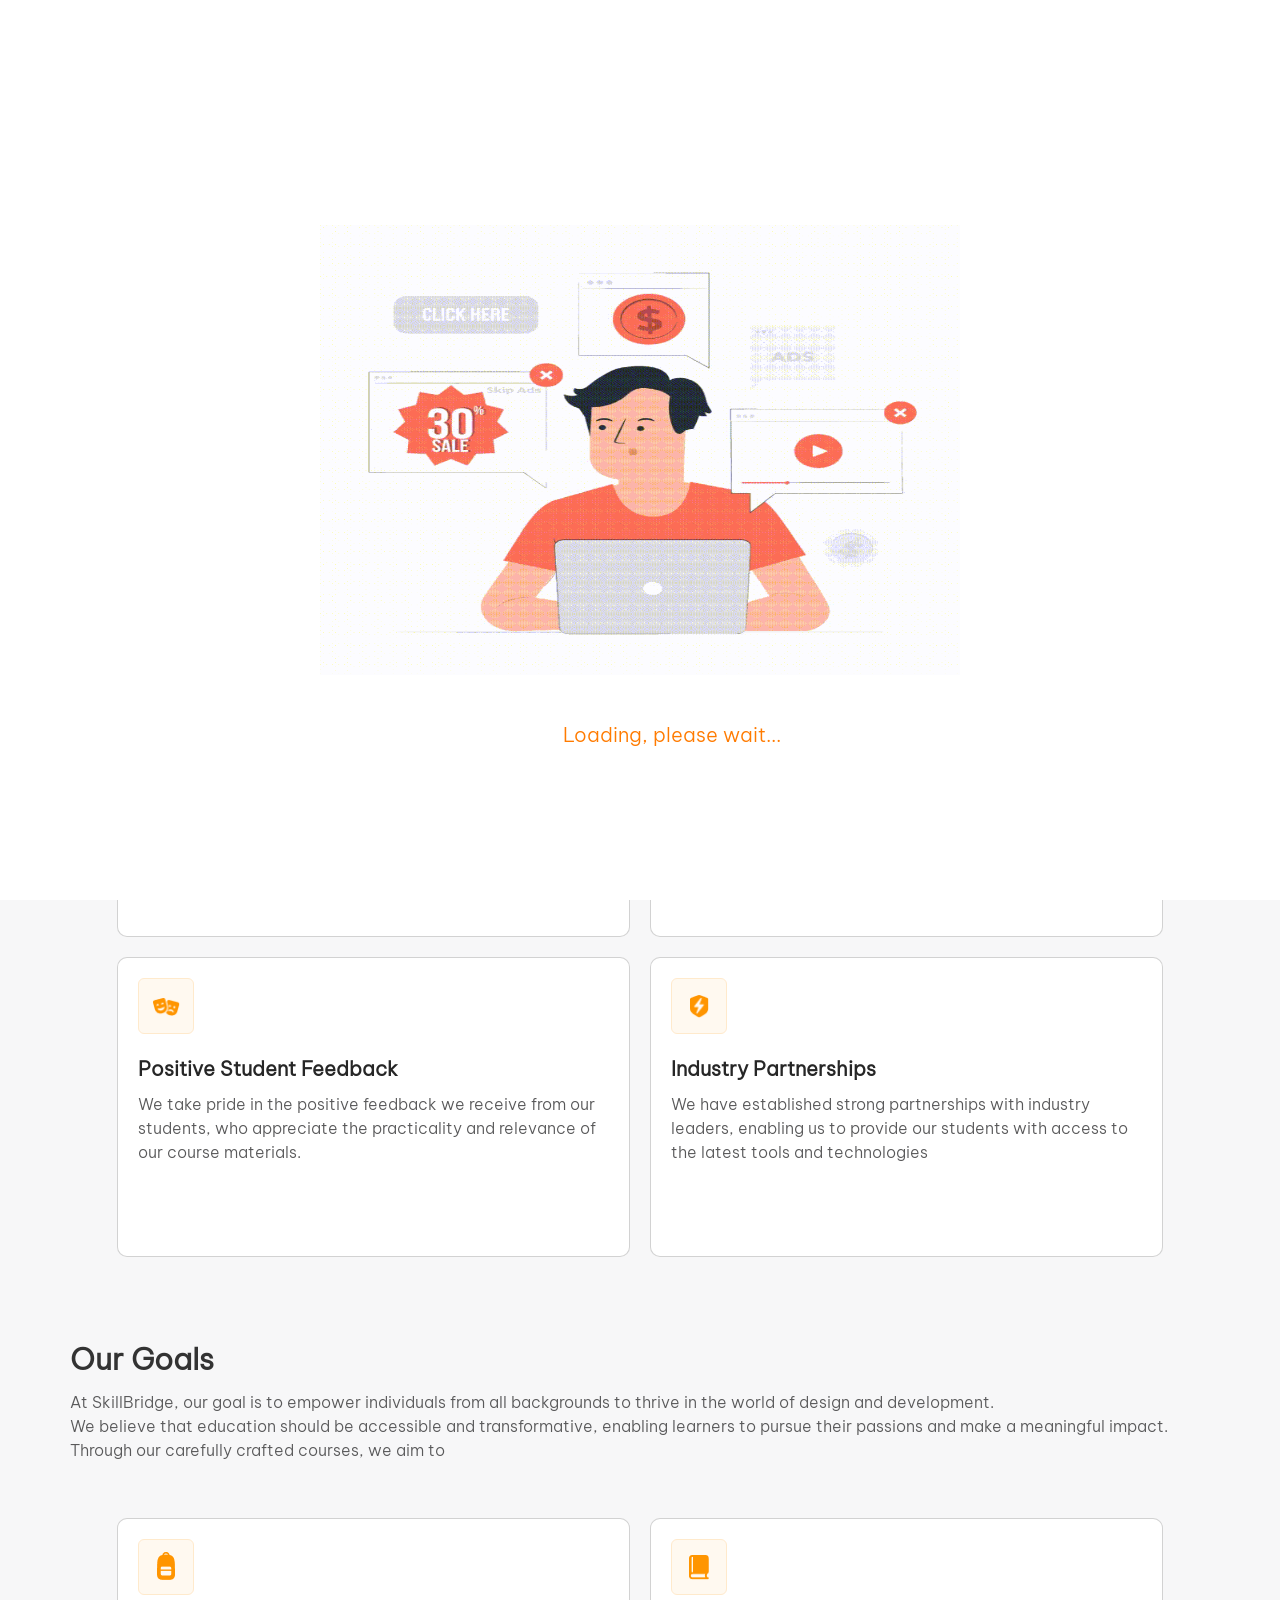
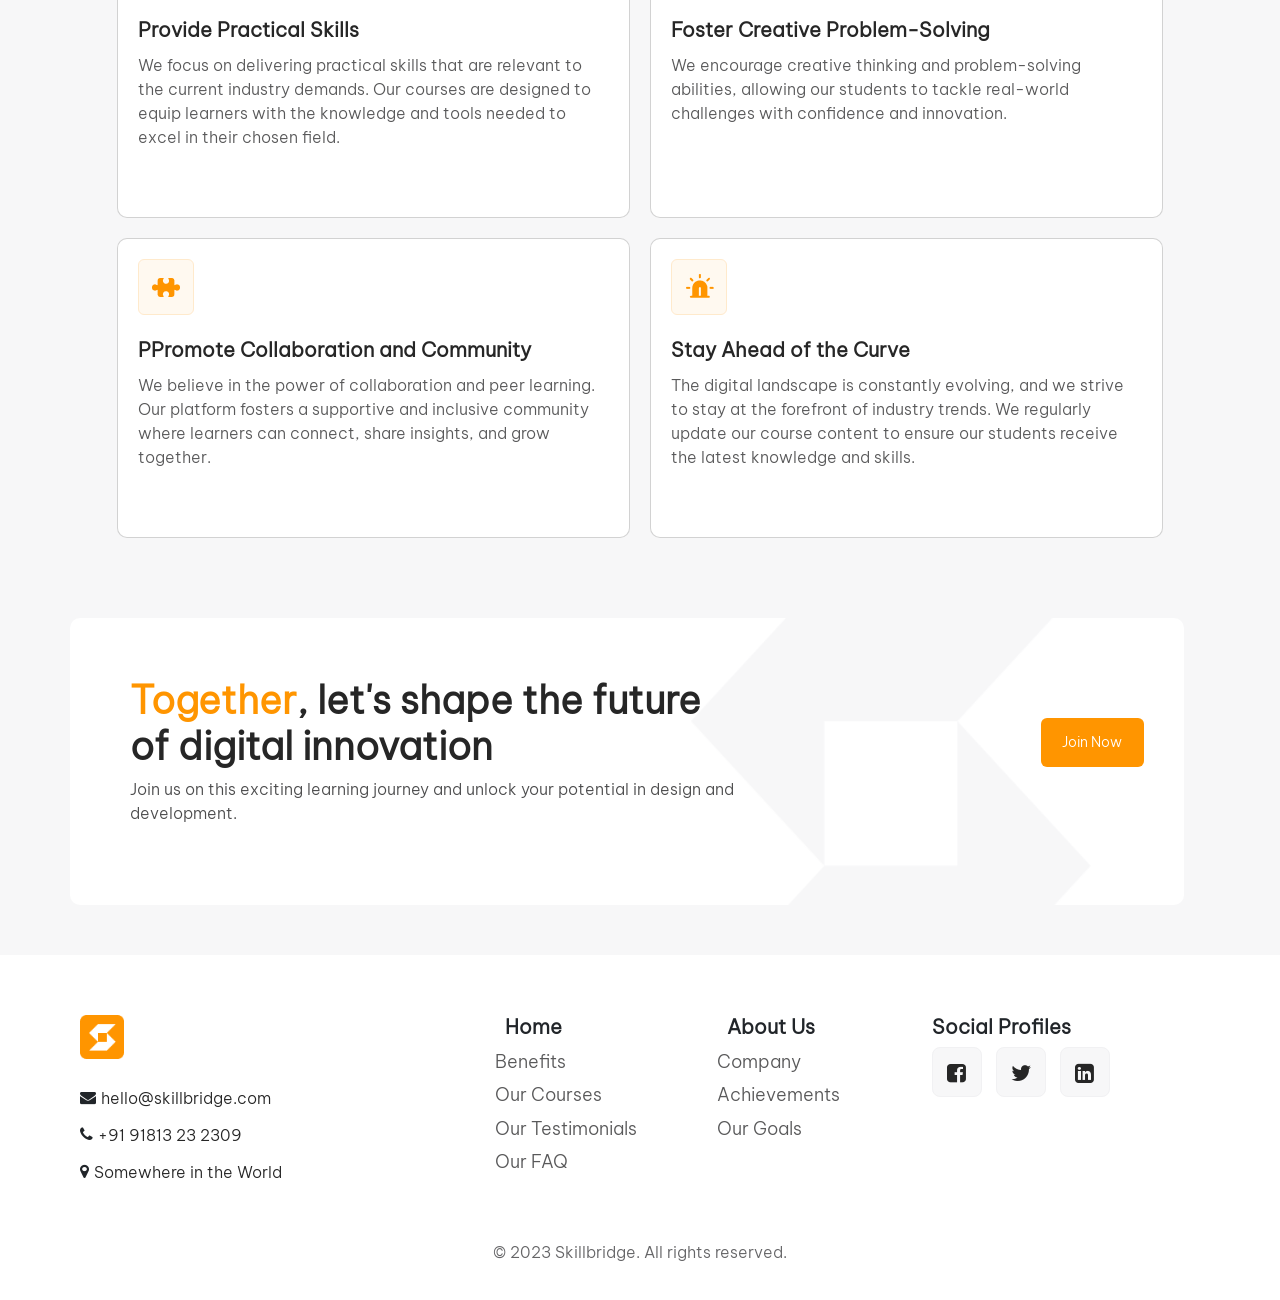
==== about.html @ 251b12b8 "create page about.html" ====
<!DOCTYPE html>
<html lang="en">
<head>
    <meta charset="UTF-8">
    <meta name="viewport" content="width=device-width, initial-scale=1.0">
    <title>Free Courses-About Us</title>
    <link rel="stylesheet" href="css/font-awesome.min.css">
    <link rel="stylesheet" href="fonts/BeVietnamPro-Black.ttf">
    <link rel="stylesheet" href="css/bootstrap.min.css">
    <link rel="stylesheet" href="css/style.css">
    <link rel="stylesheet" href="css/courses.css">
    <link rel="stylesheet" href="css/about.css">
    <link rel="stylesheet" href="css/darkmode.css">
    <link rel="icon" type="image/x-icon" href="images/favicon.ico">

</head>
<body>

<!--load-page-->
     <div class="fixed-secreen-home">
            <img src="images/61fa30e18114819a29576391_online-ads.gif" alt="Student Coding" class="student-gif">
            <p>Loading, please wait...</p>     
    </div>
<!--header-->

    <header>
        <div class="top-banner" >
            <button class="mode-btn" title="Go back to top"><i class="fa fa-moon-o" aria-hidden="true"></i></button>
             <p>Free Courses  <i class="fa fa-star" aria-hidden="true" style="color: gold;"></i> Sale Ends Soon, Get It Now <i class="fa fa-arrow-right" aria-hidden="true"></i></p>
             
             
        </div>

        <!--Navbar-->
        
        <nav class="navbar navbar-expand-lg bg-body-tertiary nav-sec">
        <div class="container-fluid">
            <a class="navbar-brand" href="index.html"><img src="images/Logo (5).png"></a>
            <!--form-media-->
            <form class="d-flex form-media" role="search">
                <button class="btn btn-outline-success" ><a href="signUp.html">Sign Up</a></button>
                <button class="btn btn-outline-success " ><a href="login.html">Login</a></button>
            </form>
            <!--form-media-->
            <button class="navbar-toggler" type="button" data-bs-toggle="collapse" data-bs-target="#navbarSupportedContent" aria-controls="navbarSupportedContent" aria-expanded="false" aria-label="Toggle navigation">
            <span class="navbar-toggler-icon"></span>
            </button>
            
            <div class="collapse navbar-collapse" id="navbarSupportedContent">
            <ul class="navbar-nav me-auto mb-2 mb-lg-0">

                <li class="nav-item">
                <a class="nav-link " aria-current="page" href="index.html">Home</a>
                </li>
                <li class="nav-item">
                <a class="nav-link link " href="courses.html" target="_top">Courses</a>
                </li>
                <li class="nav-item">
                <a class="nav-link link active" href="about.html">About Us</a>
                </li>
                <li class="nav-item">
                <a class="nav-link link" href="pricing.html">Pricing</a>
                </li>
                <li class="nav-item">
                <a class="nav-link link" href="contact.html">Contact</a>
                </li>

            </ul>
            
            </div>
            <form class="d-flex form-lg buttons" role="search">
                <button class="btn btn-outline-success " ><a href="signUp.html">Sign Up</a></button>
                <button class="btn btn-outline-success " ><a href="login.html">Login</a></button>
            </form>
        </div>
        </nav>
        
    </header>

<!--sec-1-->
    <section class="sec-11">
        
        <div class="content-left">
            <h2>About Skillbridge</h2>
        </div>
        <div class="content-right">
            <p>Welcome to our platform, where we are passionate about empowering individuals to master the world of design and development. We offer a wide range of online courses designed to equip learners with the skills and knowledge needed to succeed in the ever-evolving digital landscape.</p>
        </div>
        
   
    </section>
<!--sec-card1-->
    <section class="sec-cards" id="achievements">
        <div class="content-up">
            <h1>Achievements</h1>
            <p>Our commitment to excellence has led us to achieve significant milestones along our journey. Here are some of our notable achievements</p>
        </div>
        <div class="content-down">
           <div class="card">
                 <div class="vector"><img src="images/Vector1.png" class="vector1"></div>
                
                <h1>Trusted by Thousands</h1>
                <p>We have successfully served thousands of students, helping them unlock their potential and achieve their career goals.</p>   
          </div>
          <div class="card">
                 <div class="vector"><img src="images/Vector2.png" class="vector2"></div>
                
                <h1>Award-Winning Courses</h1>
                <p>Our courses have received recognition and accolades in the industry for their quality, depth of content, and effective teaching methodologies.</p>   
          </div>

          <div class="card">
                 <div class="vector"><img src="images/Vector3.png" class="vector3"></div>
                
                <h1>Positive Student Feedback</h1>
                <p>We take pride in the positive feedback we receive from our students, who appreciate the practicality and relevance of our course materials.</p>   
          </div>

          <div class="card">
                 <div class="vector"><img src="images/Vector4.png" class="vector4"></div>
                
                <h1>Industry Partnerships</h1>
                <p>We have established strong partnerships with industry leaders, enabling us to provide our students with access to the latest tools and technologies</p>   
          </div>
        </div>
        
    </section>

<!--sec-card2-->
    <section class="sec-cards" id="goals">
        <div class="content-up">
            <h1>Our Goals</h1>
            <p>At SkillBridge, our goal is to empower individuals from all backgrounds to thrive in the world of design and development. <br>We believe that education should be accessible and transformative, enabling learners to pursue their passions and make a meaningful impact.<br>
               Through our carefully crafted courses, we aim to</p>
        </div>
        <div class="content-down">
           <div class="card">
                 <div class="vector"><img src="images/Vector5.png " class="vector5"></div>
                
                <h1>Provide Practical Skills</h1>
                <p>We focus on delivering practical skills that are relevant to the current industry demands. Our courses are designed to equip learners with the knowledge and tools needed to excel in their chosen field.</p>   
          </div>
          <div class="card">
                 <div class="vector"><img src="images/Vector6.png" class="vector6"></div>
                
                <h1>Foster Creative Problem-Solving</h1>
                <p>We encourage creative thinking and problem-solving abilities, allowing our students to tackle real-world challenges with confidence and innovation.</p>   
          </div>

          <div class="card">
                 <div class="vector"><img src="images/Vector7.png" class="vector7"></div>
                
                <h1>PPromote Collaboration and Community</h1>
                <p>We believe in the power of collaboration and peer learning. Our platform fosters a supportive and inclusive community where learners can connect, share insights, and grow together.</p>   
          </div>

          <div class="card">
                 <div class="vector"><img src="images/Vector8.png" class="vector8"></div>
                
                <h1>Stay Ahead of the Curve</h1>
                <p>The digital landscape is constantly evolving, and we strive to stay at the forefront of industry trends. We regularly update our course content to ensure our students receive the latest knowledge and skills.</p>   
          </div>
        </div>
        
    </section>
<!--final-sec-->
    <section class="final">
        <div class="sec-final">
            <div class="content">
            <h1><span>Together</span>, let's shape the future of digital innovation</h1>
            <p>Join us on this exciting learning journey and unlock your potential in design and development.</p>
        </div>
        <div class="right-sec">
            <img src="images/shape-17 (3).png" class="img-light">
            <!-- <img src="images/dark.png" class="img-dark">  -->
            <button>Join Now</button>
        </div>
        </div>
        
        
    </section>

<!---footer-->
    <footer>
        <div class="foot-up">
           <div class="foot-left">
                <a href="index.html"><img src="images/Logo (5).png"></a>
                <div>
                    <i class="fa fa-envelope" aria-hidden="true"></i>
                    <p><a href="hello@skillbridge.com">hello@skillbridge.com</a> </p>
                </div>
                <div>
                    <i class="fa fa-phone icon" aria-hidden="true"></i>
                    <p><a href="+91 00000 00000">+91 91813 23 2309</a></p>
                </div>
                <div>
                    <i class="fa fa-map-marker icon" aria-hidden="true"></i>
                    <p><a href="https://www.google.com/maps/place/Gaza">Somewhere in the World</a></p>
                </div>
            </div>


            <div class="foot-right">
                    <div class="div-1">
                        <h2>Home</h2>
                        <ul>
                            <li><a href="index.html #Benefits">Benefits</a></li>
                            <li><a href="index.html #Courses">Our Courses</a></li>
                            <li><a href="index.html #Testimonials">Our Testimonials</a></li>
                            <li><a href="index.html #FAQ">Our FAQ</a></li>
                        </ul>
                    </div>
                    <div class="div-2">
                        
                        <h2>About Us</h2>
                        <ul>
                            <li>Company</li>
                            <li><a href="about.html #achievements">Achievements</a></li>
                            <li><a href="about.html #goals">Our Goals</a></li>
                        </ul>
                        
                    </div>
                    
            </div>

              <div class="div-3">
                    <h2>Social Profiles</h2>
                    <div class="icon">
                        <a href="http://www.facebook.com/FreeCourses" target="_blank">
                            <i class="fa fa-facebook-square facebook" aria-hidden="true" title="http://www.facebook.com/FreeCourses"></i>
                        </a>
                        
                    </div>
                    <div class="icon">
                       <a href="http://www.twitter.com/FreeCourses" target="_blank">
                        <i class="fa fa-twitter twitter" aria-hidden="true" title="http://www.twitter.com/FreeCourses"></i>
                       </a>
                    </div>
                    <div class="icon">
                        <a href="http://www.linkedin.com/FreeCourses" target="_blank">
                         <i class="fa fa-linkedin-square linkedin" aria-hidden="true" title="http://www.linkedin.com/FreeCourses"></i>
 
                        </a>
                    </div>

            </div>
        </div>
            
        
        <p class="foot-down">© 2023 Skillbridge. All rights reserved.</p>
    </footer>

    <script src="js/jQuery.js"></script>
    <script src="js/bootstrap.min.js"></script>
    <script src="js/main.js"></script>
    <script src="js/darkmode.js"></script>
</body>
</html>
---- css/style.css ----
* {
    padding: 0;
    margin: 0;
    box-sizing: border-box;
    font-family: Be Vietnam Pro;
}
@font-face {
  font-family: 'Be Vietnam Pro';
  src: url('../fonts/BeVietnamPro-Light.ttf') format('truetype');
  font-weight: 400; /* Light */
  font-style: normal;
}
body{
    margin-top: 20px;
    font-family: Be Vietnam Pro;
    background-color: /* #F1F1F3 */ #F7F7F8;
    
    
}


.fixed-secreen-home{
    position: fixed;
    height: 100vh;
    width: 100%;
    top: 0px;
    left: 0px;
    background-color: white;
    z-index: 4;
}
.fixed-secreen-home .student-gif{
    position: absolute;
    position: relative;
   
    /* width: 100%;
    height: 100%; */
    
    top: 25%;
    left: 25%;
    width: 50%;
    height:50%;
    
}
.bg-dark{
    display: none;
}
.fixed-secreen-home p{
    position: absolute;
    color: #ff7b00;
    font-size: 20px;
    font-weight: 500;
    top: 80%;
    left: 44%;
}

/*--------------------*/

.top-banner {
    display: flex;
    text-align: center;
    
    align-items: flex-start;
    gap: 30%;
    background-color: #FF9500;
    margin-left: 30px;
    margin-right: 30px;
    border-radius: 8px;
    padding: 10px ;
}
.mode-btn{
    background: none;
    border: none;
    color: white;
    cursor: pointer;
    font-size: 30px;
    
}
.mode-btn:hover{
    background: none;
}
.top-banner p {
    font-size: 18px ;
    color: white;
    font-weight: 400;
    font-style: regular;
    margin-top: 10px;
}

/*Go to top button*/
.btn-top{
  position: fixed;
  top: 85vh;
  right: 5vh;
  width: 50px;
  height: 50px;
  border-radius: 50%;
  background-color: rgba(255, 174, 0, 0.3);
  z-index: 3;
 border: none;

}
.btn-top i{
  font-size: 20px;
  color: white;
}
.btn-top:hover{
  cursor: pointer;
  background-color:#FF9500;
  i{
    font-size: 25px;
  }
}



/*---------------------nav-sec------------------------------*/
.nav-sec {
    
    Padding: 16px 60px 10px 60px;
    border-bottom: 1px solid #e5e5e9 ;
}

.bg-body-tertiary {
    /*لحتى اغير لون خلفية الناف بار*/
    background-color: #F7F7F8 !important; 
    
}
/* .container-fluid{
    padding-bottom: 10px;
    
} */
.form-media {
    display: none !important;
}

img,
svg {
    vertical-align: middle;
    width: 44px;
    height: 44px;
    margin-right: 20px;
    
}

.nav-sec .buttons{
 gap: 10px;
}
.nav-sec button {
    width: 86px;
    height: 45px;
    background-color: transparent;
    border: none;
    color: #262626;
    transition: 0.5s;
}
.nav-sec .buttons button a {
    transition: 0.5s;
}
.nav-sec button a{
    text-decoration: none;
    background: none;
    color:#262626 ;
}
.nav-sec button:hover
,.nav-sec button:focus {
    color: white;
    background-color: #FF9500;
    a{
        color: white;
        
    }
}


.btn-outline-success {
    /* --bs-btn-color: #198754; */
    --bs-btn-border-color: #FF9500;
    /* --bs-btn-hover-color: #fff; */
    --bs-btn-hover-bg: #FF9500;
    --bs-btn-hover-border-color: #FF9500;
    --bs-btn-focus-shadow-rgb: #FF9500;
    --bs-btn-color: #FF9500;
    --bs-btn-active-bg: #FF9500;
}


.navbar-expand-lg .navbar-nav .nav-link {
    color: #262626;
    font-size: 14px !important;
    height: 44px;

    display: flex;
    justify-content: center;
    align-items: center;
    text-align: center;
    margin-right: 10px;
    text-align: center;
    transition: 0.5s;
}

.navbar-expand-lg .navbar-nav .nav-link:hover,
.navbar-expand-lg .navbar-nav .nav-link:focus {

    opacity: 1;
    gap: 10px;
    border-radius: 6px;
    background: #d1d1d1;
    


}
.active{
     border-radius: 6px;
    background: #d1d1d1;
}

/*--------------------------sec-1-.hero-section-------------------------*/

.hero-section {
    display: flex;
    text-align: center;
    justify-content: center;
    align-items: center;
    margin-top: 100px;
}

.hero-section .content {

    display: flex;
    flex-direction: column;
    width: 965px;
   
    padding: 30px;
    margin-top: 20px;
    margin-bottom: 40px;
}



.hero-section .container {
    display: flex;
    flex-direction: column;
    justify-content: center;
    align-items: center;
    margin-bottom: 0px;
     
}
.hero-section .container .top-p {
    display: flex;
   position: relative;
    width: 70%;
    font-size: 36px;
    flex-direction: row;
    justify-content: center;
    text-align: center;
    align-items: center;
    background-color: #FCFCFD;
    border-radius: 8px;

    font-weight: bold;

}
.hero-section .content .img-1 {
    position: absolute;
    width: 39px;
    height: 43px;
    top: -40%;
    left: -5%;
}


.br-media {
    display: none;
}
.hero-section .container .top-p span{
    margin-top: 5px;
    margin-right: 6px;
    margin-bottom: -7px;
}
.hero-section .container .top-p p {
    display: flex;
    flex-direction: row;
    font-size: 36px;
    margin-top: 10px;
}

.hero-section .container .top-p p .hero-span {
    color: #FF9500;
    font-weight: bold;
   
}

.hero-section .container .top-p .icon-wrapper {
    width: 48px;
    height: 48px;
    background-color: #FFF4E5;
    display: flex;

    justify-content: center;
    align-items: center;
    border-radius: 6px;
    margin-right: 10px;

}

.hero-section .container .top-p .icon-wrapper img {
    width: 24px;
    height: 24px;
    margin-left: 20px;
}


.hero-section .container .parg1 {
    font-size: 28px;
    margin-top: 10px;
    margin-bottom: 5px;
    font-weight: 500;
    width: 70%;


}

.hero-section .container .parg2 {
    font-size: 16px;
    font-weight: 400;
    width: 70%;
}
.hero-section .buttons a{
    text-decoration: none;
    
}
.hero-section .buttons {
    display: flex;
    flex-direction: row;
    justify-content: center;
    text-align: center;
    align-items: center;
    align-self: center;
    gap: 20px;

}

.hero-section .buttons button {
    width: 154px;
    height: 49px;
    background-color: white;
    
    border: none;
    border-radius: 6px;
    font-size: 14px;
    font-weight: bold;
    transition: 0.5s;
}
.hero-section .buttons button a{
    color: #262626;
}
.hero-section .buttons button:hover,
.hero-section .buttons button:focus {
    background-color: #FF9500;
   
    transform: scale(1.2);
    a{
         color: white;
    }
}





/*-------------------------sec-2-sec-cards---------------------------*/



.sec-cards {
   
    margin: 0px 60px;
}

.sec-cards .cards {

    Padding: 16px 40px 10px 40px;
    display: flex;
    flex-direction: row;
    align-items: center;
    justify-content: center;
    border: none;
    border-radius: 12px;
    gap: 0px;
    background-color: white;


}

.sec-cards .cards .card {
    width: 219px;
    height: 94px;
    background-color: white;
    padding: 20px;
    border-right: 1px solid #e6e3e3;
    border-bottom: none;
    border-top: none;
    border-left: none;
    border-radius: none;

    padding: 30px 40px;
    transition: 0.5s;
}

.sec-cards .cards .card-s {
    border-right: none;
}

.cards .card img {
    width: 60px;
    height: 20px;
}

.sec-cards .cards .card:hover {
    transform: scale(1.1);
    border: 1px solid #e6e3e3;
    cursor: pointer;
}

/*----------------------------------sec-3-----------------------------------------*/
.sec-3 .sec-video{
    position: relative;
}
 .loading{
    position: absolute;
    height: 100%;
    width: 100%;
    top: 0px;
    left: 0px;
    background-color: rgba(0, 0, 0,0.2);
    border-radius: 12px;
    color: white;
   z-index: 1;
   
}
.button-load-out{
 position: relative;
 position: absolute;

 width: 6%;
 height: 13%;
 border-radius: 50%;
 top: 45%;
 left: 48%;
 font-weight: bold;
 font-size: 20px;
 transition: 0.5s;
 border: 6px solid #FFFFFF4D;
 background-color: rgba(255, 255, 255, 0.20);
}

.sec-3 .button-load-out .play {
    position: absolute;
    margin-top: 25%;
    margin-left: 35%;
    color: white;
    cursor: pointer;
    font-size: 150%;
}

.button-load-out :hover{
    transform: scale(1.2);
    color: white;
    cursor: pointer;
}
.sec-3 .video-sec {
    display: flex;
    justify-content: center;
    align-items: center;
    position: relative;
    margin: 40px 60px;
    border-radius: 12px;
}

.sec-3 .video-sec video {
    width: 100%;
    height: 100%;
    border-radius: 12px;
    
}







/*----------------------------------------------------sec-4------------------------------------------------------*/

section{
    overflow: hidden;
}

.content-up p{
    letter-spacing: 0px;
    
}
.sec-4 .content-up h1{
    font-size: 38px;
    font-weight: 600;
}
.sec-4 .content-up p{
    font-weight: 400;
    font-style: Regular;
    font-size: 16px;
    line-height: 150%;
    letter-spacing: 0%;
    letter-spacing: 0px;

}
.content-left {
    direction: rtl;
    margin-top: 45px;


}

.content-left button {
    width: 100px;
    height: 55px;
    border-radius: 8px;
    border: 1px solid #d4d4d6;
    background-color: white;
    transition: 0.5s;
}
.content-left button a{
    text-decoration: none;
    color: #262626;
}
.content-left button:hover {
    
    background-color: #FF9500;
    border: none;
    a{
        color: white;
    }
}

.sec-4 .content {
    display: flex;
    flex-direction: column;
    justify-content: space-between;
    width: 360px !important;
    height: 340px;
    border-radius: 12px;
    background-color: #FFFFFF;
    border: none;
    margin-right: 20px;
    margin-top: 30px;
    margin-bottom: 20px;
    padding: 40px;
   
}


.sec-4 .content h1 {
    direction: rtl;
    font-size: 60px;
    font-weight: bold;
    margin-top: -15px;
    
}

.sec-4 .content h3 {
    font-size: 20px;
    font-weight: bold;
    color: #333333;
    margin-top: 0px;

}

.sec-4 .content p {
    width: 300px;
    font-size: 16px;
    color: #4C4C4D;
    letter-spacing: 0px;
}

.sec-4 .content .icon {
    display: flex;
    justify-content: center;
    align-items: center;
    width: 54px;
    height: 54px;
    border-radius: 6px;
    border: 1px solid #F1F1F3;
    background-color: #FCFCFD;
    transition: 0.5s;
    margin-left: 80%;
}

.sec-4 .content .icon i {
    color: #FF9500;

}

.sec-4 .content .icon:hover {
    background-color:#FF9500;
    cursor: pointer;
    i{
        color: #FCFCFD;
        animation-name: arrow-right;
        animation-duration: 1s;
        animation-duration: 1s;
        animation-iteration-count: infinite;
        transition: 0.5s;
    }

    
    
}

@keyframes arrow-right {
    0% {
        margin-left: 0px;
    }

    25% {
        margin-left: 4px;
    }

    50% {
        margin-left: 8px;
    }

    75% {
        margin-left: 4px;
    }

    100% {
        margin-left: 0px;
    }
}

.hide-sec4,
.hide-sec5,
.hide-sec6,
.hide-sec7{
    transform: translateY(-200px);
    opacity: 0;
}
.show-content {
  opacity: 1;
  transform: translate(0);
  transition: 2s;
}

.right,
.sec5-right1,
.sec5-right2,
.sec5-right3,
.sec6-right1,
.sec6-right2,
.sec7-right1,
.sec8-right1 {
  transform: translateX(1800px);
  display: inline-block;
}

.show-right {
  opacity: 1;
  transform: translate(0px);
  transition: 2s;
}
.left,
.sec5-left1,
 .sec5-left2,
 .sec5-left3,
 .sec6-left1,
 .sec6-left2,
 .sec7-left1,
 .sec8-left1{
   transform: translateX(-1800px);
  display: inline-block;
}
.show-left {
  opacity: 1;
  transform: translateX(0px);
  transition: 2s;
}
/*--------------------------------sec-5--------------------------------------------------*/
.sec-5 {
    margin-top: 80px;
}


.sec-5 .content-up h1{
    font-size: 38px;
    font-weight: bold;
}
.sec-5 .content {
    display: flex;
    flex-direction: column;
    align-items: center;
    justify-content: center;
    width:100% !important;
    height: 600px;
    margin-top: 40px;
    background-color: white;
    padding: 40px;
    padding-right: 25px;
    margin-right: 10px;
    margin-bottom: 20px;
}

.sec-5 .content img {
    width: 95%;
    height: 266px;
}

.sec-5 .content .card-body {
    width: 95%;
    text-align: left;
    padding-left: 0px;
}

.sec-5 .content .content-up {
    display: flex;
    justify-content: space-between;
    margin-bottom: 25px;
}

.sec-5 .content .content-up h5 {
    font-weight: 600;
    margin-top: 10px;
    color: #262626;
}

.sec-5 .content .content-up button {
    width: 115px;
    height: 34px;
    font-size: 14px;
    border: 1px solid #F1F1F3;
    background-color: #FFFFFF;
    border-radius: 6px;
    margin-left: -6px;
    margin-right: 8px;
    transition: 0.2s;
    

}

.sec-5 .content .content-up button:hover {
    box-shadow: 0.5px 0.5px 0.5px 0.5px rgba(135, 206, 235, 0.5);
}
.sec-5 .content-left a{
    text-decoration: none;
    color: black;
}
.sec-5 .content h5 {
    font-size: 16px;
    font-weight: bold;
    margin-left: -3px;
}

.sec-5 .content .btn {
    width: 100%;
    background-color: #F7F7F8;
    border: 1px solid #F1F1F3;
    border-radius: 6px;
    transition: 0.5s;
}
.sec-5 .content .btn a{
    text-decoration: none;
    color:#262626;
}
.sec-5 .content .btn:hover,
.sec-5 .content .btn:focus {
    transform: scale(1.1);
    
    background-color: #FF9500;
    a{
        color: white;
    }
}

/*---------------------------sec-6--------------------------------*/
.sec-6 {
    margin-top: 80px;
}
.sec-6 .content-up h1{
    font-size: 38px;
    font-weight: bold;
}
.sec-6 .content {
    align-items: center;
    justify-content: center;
    width: 100% !important;
    height: 250px;
    margin-top: 40px;
    background-color: white;
    margin-bottom: 20px;
    margin-right: 10px;
}
.sec-6 .content .content-up{
    height: 152px;
    padding: 40px;
    border-bottom: 0.5px solid rgba(77, 77, 80,0.1);
}
.sec-6 .content .content-up p{
    width: 95%;
    font-size: 16px;
    letter-spacing: 0px;
}

.sec-6 .content .content-down {
    width: 100%;
    height: 96px;
    border-bottom-left-radius: 8px;
    border-bottom-right-radius: 8px;
    padding: 40px;
    display: flex;
    justify-content: space-between;
    align-items: center;
    text-align: center;
    background-color: #FCFCFD;
}

.sec-6 .content .content-down .content-name {
   display: flex;
    text-align: center;
    align-items: center;
    justify-content: center;
    
}
.sec-6 .content .content-down .content-name img{
    width: 50px;
    height: 50px;
}
.sec-6 .content .content-down .content-name h1{
    font-size: 16px;
    margin-top: 10px;
    font-weight: 600;
}
.sec-6 .content .content-down button{
   width: 137px;
   height: 49px;
   border: 1px solid #F1F1F3;
   border-radius: 6px;
   background-color: #F7F7F8;
   font-size: 14px;
   transition: 0.5s;
}
.sec-6 .content .content-down button:hover{
    transform: scale(1.1);
    background-color: #FF9500;
    color: white;
}





/* Modal */
.modal {
  display: none;
  position: fixed;
  z-index: 999;
  left: 0;
  top: 0;
  width: 100%;
  height: 100%;
  overflow: auto;
  background-color: rgba(0,0,0,0.7); 
}

.modal-content {
  background-color: #fff;
  margin: 5% auto;
  padding: 20px;
  border-radius: 10px;
  width: 90%;
  max-width: 600px;
  position: relative;
  box-shadow: 0 5px 15px rgba(0,0,0,0.3);
  animation: fadeIn 0.3s ease-in-out;
}

/* fade-in */
@keyframes fadeIn {
  from {
    opacity: 0; 
    transform: translateY(-20px);
     }
  to {
    opacity: 1; 
    transform: translateY(0);
}
}


.close {
  position: absolute;
  top: 10px;
  right: 15px;
  font-size: 28px;
  font-weight: bold;
  color: #333;
  cursor: pointer;
  transition: color 0.2s;
}

.close:hover {
  color: #FF9500;
}

.profile {
  display: flex;
  align-items: center;
  gap: 15px;
  margin-bottom: 20px;
}

.profile img {
  width: 100px;
  height: 100px;
  border-radius: 50%;
  border: 2px solid #ddd;
}

.profile-info h2 {
  margin: 0;
  font-size: 22px;
}

.profile-info h4 {
  margin: 5px 0 0 0;
  font-size: 16px;
  color: gray;
}

.intro {
    
  font-style: italic;
  margin-bottom: 20px;
  line-height: 1.5;
}
/* قائمة الأعمال */
ul {
  padding-left: 20px;
  margin: 10px 0;
}

ul li {
  margin-bottom: 8px;
  line-height: 1.4;
}




/*------------------------sec-7------------------------------------*/
.sec-7{
    margin-top: 80px;
    
    
}
.sec-7 .content-up h1{
    font-size: 38px;
    font-weight: bold;
}
.sec-7 .content-left{
    display: flex;
    background-color: white;
    border-radius: 6px;
    width: 60%;
    margin-left: 140px;
    margin-top: 30px;
    padding-top: 10px;
    padding-bottom: 10px;
    padding-right: 10px;
    padding-left: 10px;
    gap: 10px;
}
.sec-7 .active{
        color: white;
        background-color: #FF9500;
    
}
.sec-7 #btn-yearly:hover,
.sec-7 #btn-monthly:hover{
    color: white;
}

.sec-7 .content-left button{
    border: none;
}
.sec-7 .content-left button:focus{
    background-color: #FF9500;
    color: white;
}
.sec-7 .container-down{
    background-color: white;
    display: flex;
    flex-direction: row;
    justify-content: center;
    align-items: center;
    border-radius: 12px;
    padding: 50px;
    padding-right: 0px;
    margin-top: 40px;
    gap: 0px;
}
.sec-7 .yearly{
    display: none;
}
.sec-7 .content{
    width: 90% !important;
    
    background-color:#FCFCFD;
    padding: 40px;
    border: 1px solid #F1F1F3;
    border-radius: 12px;
    margin-right: 10px;

}

.sec-7 .container-down .content-up{
    display: flex;
    flex-direction: column;
    gap: 25px;
    align-items: center;
    text-align: center;
}
.sec-7 .container-down .content-up button{
    width: 100%;
    height: 50px;
    background-color: #FFF9F0;
    border: 1px solid #FFEACC;
    border-radius: 4px;
    padding-top: 10px;
    padding-right: 22px;
    padding-bottom: 10px;
    padding-left: 22px;
    font-size: 22px;
    font-weight: bold;
    transition: 0.5s;
}
.sec-7 .container-down .content-up button:hover{
    color: #FFEACC;
    background-color: #FF9500;
}
.sec-7 .container-down .content-up h1{
    font-size: 60px;
}
.sec-7 .container-down .content-up sub{
    font-size: 16px;
}




.sec-7 .container-down .content-down{
    display: flex;
    justify-content: flex-start;
    align-items: center;
    text-align: center;
    flex-direction: column;
    gap: 15px;
    background-color: white;
    border: 1px solid #F1F1F3;
    border-top-left-radius:14px ;
    border-top-right-radius: 14px;
    margin: 10px;
    margin-bottom: 0px;
    width: 100%;
}
.sec-7 .container-down .content-down h3{
    margin-top: 20px;
    margin-bottom: 20px;
    font-size: 20px;
    font-weight: 500;
}
 

.sec-7 .container-down .content-down .slies{
    display: flex; 
    justify-content: flex-start;
    align-items: center;
    border: 1px solid #F1F1F3;
    border-radius: 6px;
    padding-left: 10px;
    gap: 20px;
    width: 90%;
    margin-bottom: 10px;
}
.sec-7 .container-down .content-down .slies div{
    width: 28px;
    height: 28px;
    display: flex;
    justify-content: center;
    text-align: center;
    align-items: center;
    background-color: #FFF4E5;
    font-size: 18px;
    border-radius: 4px;
    font-weight: 100;
}
.sec-7 .container-down .content-down .slies .pos{
     background-color: white;
     border: 1px solid #F1F1F3
}
.sec-7 .container-down .content-down .slies p{
    font-size: 18px;
    font-weight: 400;
}

.sec-7 .container-down .content-down .slies p{
    margin-top: 10px;
    font-size: 14px;
}
.sec-7 .container-down .go-btn{
    margin-top: 0px;
    width: 100%;
    height: 57px;
    padding-top: 18px;
    padding-right: 24px;
    padding-bottom: 18px;
    padding-left: 24px;

    border: none;
    border-bottom-right-radius: 8px;
    border-bottom-left-radius: 8px;
    margin-left: 10px;
    margin-top: -1px;
    color: white;
    background-color: #FF9500;
    transition: 0.5s;
}

.sec-7 .container-down .go-btn:hover{
    color: #FF9500;
    background-color: white;
    border: 1px solid #FF9500;
    transform: scale(0.7);
}

/*--------------------------sec-8--------------------------------*/

.sec-8 .container-content{
    background-color: white;
    display: flex;
    flex-direction: row;
    justify-content: space-between;
    align-items: flex-start;
    border-radius: 12PX;
    padding: 50px;
    padding-right: 0px;
    margin-top: 40px;
    gap: 40px;
}
.sec-8 .content-r{
    display: flex;
    flex-direction: column;
    width: 80%;
}

.sec-8 .content-r h1{
    font-size: 48px;
    font-weight: bold;
}
.sec-8 .content-r a{
    text-decoration: none;
    color: #262626;
    font-weight: 500;
}
.sec-8 .content-r button{
    width: 130px;
    height: 49px;
    border-radius: 6px;
    border: 1px solid #F1F1F3;
    background-color: white;
    color: #262626;
    font-size: 14px;
    padding-top: 14px;
    padding-right: 20px;
    padding-bottom: 14px;
    padding-left: 20px;
    transition: 0.5s;
}
.sec-8 .content-r button:hover{
    background-color: #FF9500;
    
    border: none;
    a{
        color: white;
    }
}


.sec-8  .content-l{
   width: 85%;
}
.sec-8  .content-l .content-up {
    display: flex;
    flex-direction: column;
    background-color: white;
    border: 1px solid #F1F1F3;
    border-radius: 10px;
    padding: 40px;
    height: 352;
    gap: 40px;
    margin-bottom: 20px;
    

}

.sec-8  .content-l .content-up  .div-1{
    display: flex;
    justify-content: space-between;
    border-bottom: 0.5px solid rgba(77, 77, 80,0.1);

}
.sec-8  .content-l .content-up  .div-1 p{
    font-size: 18px;
    flex: 1;
    color:  #262626;

}
.sec-8  .content-l .content-up  .div-1 button{
    display: flex;
    justify-content: center;
    align-items: center;
    text-align: center;
   width: 40px;
    height: 40px;
    border: none;
    font-size: 20px;
    border-radius: 6px;
    padding: 10px;
    background-color: #FFF4E5;
    margin-top: -10px;
    transition: 0.5s;

}
.sec-8  .content-l .content-up  .div-1 button:hover{
    background: conic-gradient(
        from 0deg,
        #FF9500,
        #ec8b03,
        #cf7e0d,
        #d4891f,
        #ff9603,
        #ec8b03,
        #FF9500
        );
    color: white;
    transform: scale(1.1);
}
.sec-8  .content-l .content-up  .div-2 p{
    color: #4C4C4D;
    letter-spacing: 0px;
    font-size: 16px;

}
.sec-8  .content-l .content-up  .div-3{
    display: flex;
    justify-content: space-between;
    border-radius: 6px;
    border: 1px solid #F1F1F3;
    background-color: #F7F7F8;
    padding-top: 16px;
    padding-right: 24px;
    padding-bottom: 16px;
    padding-left: 24px;

}
.sec-8  .content-l .content-up  .div-3 p{
    font-size: 16px;
    font-weight: 500;
    color:#333333;
;
    
}
.sec-8  .content-l .content-up  .div-3 button{
    width: 48px;
    height: 48px;
    border: none;
    border-radius: 50%;
    padding: 12px;
    background-color: white;

}
.sec-8  .content-l .content-up  .div-3 button i{
    font-size: 20px;
    color: #4C4C4C;
}
.sec-8  .content-l .content-up  .div-3 button:hover{
    background-color: #FF9500;
    i{
        color: #FCFCFD;
        animation-name: arrow-right;
        animation-duration: 1s;
        animation-duration: 1s;
        animation-iteration-count: infinite;
        transition: 0.5s;
    }
}
.sec-8  .content-l .content-up .q2,
.sec-8  .content-l .content-up .q3,
.sec-8  .content-l .content-up .q4,
.sec-8  .content-l .content-up .q5{
    display: none;
}
.sec-8  .content-l .content-down .slies{
    display: flex;
    justify-content: space-between;
    font-size: 18px;
    color: #262626;
    border-radius: 10px;
    border: 1px solid #F1F1F3;
    padding-top: 24px;
    padding-right: 40px;
    padding-bottom: 24px;
    padding-left: 40px;
    margin-top: 20px;
    

}
.sec-8  .content-l .content-down .slies p{
    width: 80%;
}
.sec-8  .content-l .content-down .slies button{
    display: flex;
    justify-content: center;
    align-items: center;
    text-align: center;
   width: 40px;
    height: 40px;
    border: none;
    font-size: 20px;
    font-weight: 400;
    border-radius: 6px;
    padding: 10px;
    background-color: #FFF4E5;
    margin-top: -10px;
    transition: 0.3s;
}
.sec-8  .content-l .content-down .slies button:hover{
    background: conic-gradient(
        from 0deg,
        #FF9500,
        #ec8b03,
        #cf7e0d,
        #d4891f,
        #ff9603,
        #ec8b03,
        #FF9500
        );
    color: white;
    transform: scale(1.1);
}

footer{
    width: 100% !important;

    display: flex;
    flex-direction: column;
    
    background-color: white;
    padding-top: 60px;
    padding-right: 80px;
    padding-bottom: 20px;
    padding-left: 80px;
    margin: 0px;
    margin-top: 50px;
    width: 100%;
   
}
footer .foot-up{
    display: flex;
    flex-direction: row;
    justify-content: space-between;
    
}
/*foot-left*/
.foot-up .foot-left{
    display: flex;
    flex-direction: column;
    
}
.foot-up .foot-left a {
    text-decoration: none;
    margin-bottom: 30px;
    font-size: 16px;
    color: #262626;
    transition: 0s;
}


.foot-up .foot-left div{
    
    display: flex;
    flex-direction: row;
    gap: 5px;
}
.foot-up .foot-left div:hover{
    cursor: pointer;
    text-decoration: underline;
    color:#FF9500;
    a{
        color:#FF9500;
    }
    
    
}
.foot-up .foot-left div p{
    margin-top: -3px;
}
/*foot-right*/
.foot-up .foot-right{
    display: flex;
    margin-left: 120px;
}
.foot-up .foot-right div{
    margin-right: 40px;
    margin-left: 20px;
}
.foot-up .foot-right div a{
    text-decoration: none;
    color: #59595A;
}
.foot-up .foot-right div h2{
    margin-left: 30px;
    font-size: 20px;
    font-weight: bold;
}
.foot-up .foot-right div ul{
    list-style: none;
}
.foot-up .foot-right div li{
    margin-left: 0px;
    font-size: 18px;
    color: #59595A;
    transition: 0.2s;
}
.foot-up .foot-right div li a{
    transition: 0s;
}
.foot-up .foot-right div li:hover{
    text-decoration: underline;
    cursor: pointer;
    color: #FF9500;
    a{
        color:#FF9500;
    }
}
/*div-3*/
.foot-up .div-3{
    margin-right: 80px;
}
.foot-up .div-3 h2{
    font-size: 20px;
    font-weight: bold;
}
.foot-up .div-3 .icon{
    display: inline-block;
    margin-left: 0px;
    width: 50px;
    height: 50px;
    border: 1px solid #F1F1F3;
    border-radius: 8px;
    padding: 14px;
    padding-top: 9px;
    border-width: 1px;
    background-color: #F7F7F8;
    font-size: 22px;
    margin-bottom: 15px;
    margin-right: 10px;

}
.foot-up .div-3 .icon a{
    color: #262626;
    
}
.foot-up .div-3 .icon:hover{
    cursor: pointer;
    i{
        font-size: 25px;
    }
    .facebook{
        color: blue;
    }
    .twitter{
        color: rgb(97, 97, 212);
    }
    .linkedin{
        color: rgb(3, 3, 136);
    }
}
/*foot-down*/
footer .foot-down{
    margin-top: 40px;
    text-align: center;
    color: #656567;
}
footer .foot-down:hover{
    text-decoration: underline;
    cursor: pointer;
    color: #FF9500;
    
}


/*----------------------------------media-----------------------------*/
@media (min-width:320px) and (max-width:461px){
    body{
        margin-right: -120px;
    }
    
   
} 


@media (min-width:320px) and (max-width:575px){

    .sec-7{
        width: 90%;
        margin-left: 25px;
    }
    .sec-7 .container-down{
        width: 100%;
        padding: 30px;
        padding-right: 0px;
        margin: 0px;
        margin-top: 40px;
       
    }
    .sec-7 .container-down .content-down{
        width: 100%;
        margin: 0;
    }
     .sec-7 .container-down .go-btn{
        margin: 0;
    }
    .sec-8{
       width: 90%;
        margin-left: 25px;
       
    }
} 

 
@media (min-width:320px) and (max-width:700px) {
    .top-banner {

    gap: 15%;
     p{
        font-size: 16px;
    }

}
    .sec-5 .content .content-up {
    flex-direction: column;
}

    .sec-5 .content {
        width: 400px !important;

    }

    .sec-5 .content img {
        width: 350px;
    }
    .sec-6 .content {
        width: 400px !important;

    }

    
}
@media (min-width:320px) and (max-width:331px) {
    .top-banner {

    gap: 0%;
    p{
        font-size: 16px;
    }

}
}
@media (min-width:332px) and (max-width:338px) {
    .top-banner {
    gap: 2%;
}
}
@media (min-width:339px) and (max-width:507px) {
    .top-banner {

    gap: 4%;
    p{
        font-size: 16px;
    }

}
}
@media (min-width:320px) and (max-width:699px) {

    .sec-5 .content .content-up {
    flex-direction: column;
}

    .sec-5 .content {
        
        width: 99% !important;

    }
        .sec-6 .content {
        
        width: 99% !important;

    }

    .sec-5 .content img {
        width: 400px;
    }
}
@media (min-width:320px) and (max-width:767px){


    .hero-section .content{
        height: 400px;
    }
    .hero-section .container .top-p .icon-wrapper img {
    margin-left: 0px;
}
.hero-section .content .top-p  .img-1 {
    top: -35%;
    left: -17%;
}



.sec-cards .cards .card {
    width: 219px;
    height: 94px;
    background-color: white;
    padding: 0px;
    border-right: 1px solid #e6e3e3;
    border-bottom: none;
    border-top: none;
    border-left: none;
    border-radius: none;

    transition: 0.5s;
}

.sec-cards .cards .card-s {
    border-right: none;
}

.cards .card img {
    width: 60px;
    height: 20px;
    margin-right: auto;
}
.sec-4,
.sec-5,
.sec-6{
    margin: 60px 10px;

}


.sec-4 .content-up h1,
.sec-5 .content-up h1,
.sec-6 .content-up h1,
.sec-7 .content-up h1{
    font-size: 28px;
}
.sec-4 .content-up p,
.sec-5 .content-up p,
.sec-6 .content-up p,
.sec-7 .content-up p{
    font-size: 14px;
}

.sec-4 .content {
        
        width: 99% !important;

    }
.sec-6 .card {
    height: 300px;
}
.sec-6 .card .content-up{
    height: 200px;
}

.sec-7 .content-left{
width: 220px;
padding: 15px;
margin-left: 100px;
    

}
footer .foot-up{
    display: flex;
    flex-direction: column;
    justify-content: space-between;
    
}
.foot-up .foot-right{
    display: flex;
    margin-left: -80px;

    margin-bottom: 20px;
    margin-top: 20px;
}
.foot-up .foot-right div{
    margin-right: 0px;
    margin-left: 0px;
}
.foot-up .foot-left{
    margin-left: -50px;
}
.foot-up .div-3{
    margin-left: -50px;
}

}
@media (min-width:320px) and (max-width:400px) {
    .hero-section .container .top-p span{
    margin: 0px;
    
}
}
@media (min-width:320px) and (max-width:590px) {
    .hero-section .content{
        height: 400px;
    }
    .hero-section .container .top-p {
    font-size: 16px;

}

.hero-section .content .top-p  .img-1 {
    top: -30%;
    left: -22%;
}
}
@media (min-width:320px) and (max-width:991px) {
     img,
     svg {
    vertical-align: middle;
    width: 44px;
    height: 44px;
    margin-right: 0px;
    margin-left: 30px;
}
    .nav-sec {

        padding: 0px;
        
    }

    .form-media {
        display: block !important;
    }

    .form-lg {
        display: none !important;
    }

    .nav-sec button:hover,
    .nav-sec button:focus {
        border-radius: 6px;
    }

    .hero-section .container .top-p {
        width: 80%;
        font-size: 22px;
        padding: 10px;
    }
    .hero-section .container .top-p span{
        
        font-size: 22px;
        padding: 0px;
    }
    .hero-section .container .top-p .hero-span,
       .hero-section .container .top-p .hero-text{
        margin-top: 10px;
       }

    .sec-cards {
        margin-top: 20px;
    }

 
     
    
   
.sec-5 .content img {
width: 95%;
height: 266px;
margin-right: 30px;
}
.sec-cards .cards {
    margin-top: 20px;
    flex-wrap: wrap;
}

.sec-cards .cards .card {
    border-right: none;
    border-bottom: 1px solid #e6e3e3;
    justify-content: center;
    align-items: center;
}

    .content-left button {
    float: left;
}
.sec-6 .content-down {
    padding: 20px;
    
}
.sec-6 .content-down .content-name{
    gap: 20px;
    margin-left: -30px;
}
.sec-7 .container-down{
flex-direction: column;
justify-content: center;
align-items: center;
gap: 10px;
}
.sec-7 .content-left{
   
    margin-left: 80px;

}
.sec-8 .container-content{
    flex-direction: column;
}

    .fixed-secreen-home .student-gif{
    left: 20%;
}
    .fixed-secreen-home p{
    left: 38%;
}
}

@media (min-width:768px) and (max-width:992px) {
.hero-section .container .top-p .icon-wrapper img {
    margin-left: 0px;
}
.hero-section .content .img-1 {
    top: -45%;
    left: -12%;
}
 .hero-section .container .top-p {
        width: 80%;
        font-size: 36px;
        padding: 10px;
    }

 .hero-section .container .top-p span{
      
        font-size: 30px;
       
    }

}
 

@media (min-width:768px) and (max-width:1200px){
     .sec-4 .content {
        width: 100% !important;
        
    }
.sec-8 .container-content{
    
    padding: 30px;
    padding-right: -20px;
}
.foot-up .foot-right{
    display: flex;
    margin-left: 20px;
}
.foot-up .foot-right div{
    margin-right: 40px;
    margin-left: 20px;
}


.foot-up .foot-left{
    margin-left: -50px;
}

}




@media (min-width:992px) and (max-width:1200px) {
    
    



    .sec-4 .content {
        width: 300px;
        
    }

    .sec-4 .content p {
        width: 250px;
    }

    .sec-5 .content {

        width: 450px !important;
        height: 600px;
        margin-top: 40px;
        background-color: white;
        padding: 40px;
        padding-right: 25px;
        margin-right: 10px;
    }

       .sec-6 .card {
    height: 300px;
}
.sec-6 .card .content-up{
    height: 200px;
}

    .sec-7 .content-left{
    margin-left: 130px;

}
.sec-8 .container-content{
     gap: 20px;
}

}
@media (min-width:1200px) and (max-width:1300px) {
    .sec-8 .container-content{
     gap: 20px;
}
}
/*------------------ video-button ----------------------*/
@media (min-width:320px) and (max-width:550px){
    .button-load-out{
    border: 2px solid #FFFFFF4D;
}

.sec-3 .button-load-out .play {
    margin-top: 25%;
    margin-left: 35%;
    font-size: 50%;
}
}
@media (min-width:551px) and (max-width:700px){
    .button-load-out{
    border: 2px solid #FFFFFF4D;
}

.sec-3 .button-load-out .play {
    margin-top: 25%;
    margin-left: 35%;
    font-size: 70%;
}
}
 @media (min-width:701px) and (max-width:920px){
    .button-load-out{
    border: 4px solid #FFFFFF4D;
}

.sec-3 .button-load-out .play {
    margin-top: 20%;
    margin-left: 35%;
    font-size: 100%;
}
} 
 @media (min-width:921px) and (max-width:1100px){
     .button-load-out{
    border: 4px solid #FFFFFF4D;
}

.sec-3 .button-load-out .play {
    margin-top: 30%;
    margin-left: 35%;
    font-size: 100%;
}
 }

/* 
.top-banner-err {
    display: flex;
    text-align: center;
    
    align-items: flex-start;
    gap: 30%;
    background-color: #FF9500;
    margin-left: 30px !important;
    margin-right: 30px !important;
    border-radius: 8px;
    padding: 11px !important;
    padding-bottom: 12px !important;
}
.p-err{
    font-size: 20px !important;
}
.mode-err{
    font-size: 32px !important;
}
.nav-link-err{
    font-size: 16px !important;
}
.nav-sec-err {
    
    Padding: 16px 66px 16px 66px !important;
}
.img-err{
    width: 48px !important;
    height: 48px !important;
} */
---- css/courses.css ----
* {
    padding: 0;
    margin: 0;
    box-sizing: border-box;
    font-family: Be Vietnam Pro;
}
@font-face {
  font-family: 'Be Vietnam Pro';
  src: url('../fonts/BeVietnamPro-Light.ttf') format('truetype');
  font-weight: 400; /* Light */
  font-style: normal;
}

/*----------------------src-11-----------------*/

.sec-11{
    display: flex;
    text-align: left;
    width: 100%;
    gap: 100px;
    left: 30px;
    border-bottom: 1px solid #E4E4E7;
    padding-right: 85px;
    padding-bottom: 50px;
    padding-left: 70px;
    margin-top: 40px;
}
.sec-11 .content-left{
    flex: 1;
}
.sec-11 .content-right{
    flex: 1;
}
.sec-11 .content-left h2{
    color: #262626;
    font-size: 38px;
    font-weight: bold;
}
.sec-11 .content-right p{
    font-size: 16px;
    letter-spacing: 0px;
    margin-top: 35px;
}
/*----------------------src-12-----------------*/
.sec-12{
    display: flex;
    flex-direction: column;
    gap: 50px;
    border-radius: 12px;
    padding: 50px;
    background-color: white;
    margin: 60px;
}

.sec-12 .div-up{
    display: flex;
    flex-direction: column;
    
    gap: 10px;
}
.sec-12 .div-up .up{
    display: flex;
    justify-content: space-between;
    gap: 50px;
}

.sec-12 .div-up .up .up-right h1{
    font-size: 20px;
    font-weight: 600;
}
.sec-12 .div-up .up p{
    font-weight: 400;
    font-style: Regular;
    font-size: 16px;
    line-height: 150%;
    letter-spacing: 0%;
    letter-spacing: 0px;

}


.sec-12 .div-up .up-left button {
    width: 120px;
    height: 49px;
    border-radius: 8px;
    border: 1px solid #d4d4d6;
    background-color: white;
    transition: 0.5s;
    font-size: 14px;
    font-weight: bold;
    margin-top: 10px;
}
a{
    text-decoration: none;
    color: black;
    transition: 0.5s;
}
.sec-12 .div-up .up-left button:hover {

    
    background-color: #FF9500;
    border: none;
    a{
        color: white;
    }
}


.sec-12 .div-up  .middel{
    display: flex;
    gap: 20px;
}
.sec-12 .div-up .middel div{
    width: 386.6666564941406px;
    height: 326px;
    border-radius: 6px;
    background-position: center;
    background-repeat: no-repeat;
    background-size: cover;
}

.sec-12 .div-up .down{
    display: flex;
    justify-content: space-between;
    margin-top: 20px;
}
.sec-12 .div-up .down .buttons{
    display: flex;
    gap: 8px;
}
.sec-12 .div-up .down button{
    width: 124px;
    height: 36px;
    gap: 10px;
    border-radius: 6px;
    background-color: white;
    border: 1px solid #F1F1F3;
    color: #59595A;
    font-size: 16;
    font-weight: 400;
    padding-top: 6px;
    padding-right: 12px;
    padding-bottom: 8px;
    padding-left: 12px;
 transition: 0.5s;
}
.sec-12 .div-up .down button:hover{
     background-color: #FF9500;
    border: none;
    color: white;
    font-weight: bold;
}
.sec-12 .div-up .down h2{
    font-weight: 600;
    font-style: Medium;
    font-size: 18px;
    color:#262626;
    line-height: 100%;
    letter-spacing: 0%;


}
.sec-12 .div-up .down h2:hover{
    cursor: pointer;
    text-decoration: underline;
    text-shadow: 2px 2px 2px rgb(247, 150, 6);
}
.sec-12 .div-down{
    display: flex;
    flex-direction: column;
    border: 1px solid #F1F1F3;
    border-radius: 10px;


}
.sec-12 .div-down .up{
    
    gap: 10px;
    border-bottom: 1px solid #F1F1F3;
    padding-top: 20px;
    padding-right: 24px;
    padding-bottom: 20px;
    padding-left: 24px;

}
.sec-12 .div-down h1{
    font-weight: 600;
    font-style: SemiBold;
    font-size: 18px;
    line-height: 150%;
    letter-spacing: 0%;

}

.sec-12 .div-down .down{
    display: flex;
    
    border-radius: 12px;
    gap: 40px;

    padding-top: 24px;
    padding-right: 40px;
    padding-bottom: 24px;
    padding-left: 40px;

}

.sec-12 .div-down .down div{
    display: flex;
    flex-direction: column;
    justify-content: flex-start;
    width: 160px;
    
    margin-top: -15px;
    margin-bottom: 10px;
    opacity: 1;

}
.sec-12 .div-down .down div:hover{
    cursor: pointer;
    h1{
        text-shadow: 2px 2px 2px rgb(247, 150, 6);
    }
    p{
        text-shadow: 2px 2px 2px rgb(247, 150, 6);
    }
    
}
.sec-12 .div-down .down h1{
    font-family: Be Vietnam Pro;
font-weight: 800;
font-style: ExtraBold;
font-size: 40px;
line-height: 150%;
letter-spacing: 0%;

}
.sec-12 .div-down .down p{
    font-weight: 700;
    font-style: Regular;
    font-size: 14px;
    line-height: 150%;
    letter-spacing: 0px;
    color: #333333;
   
;

}
.sec-12 .div-down .down span{
    background-color: #262626;
    height: 111.0000000000001px;
    width: 0px;
    border: 1px solid #F1F1F3;


    

}
.sec-12 .div-down .down div h1{
    color: #262626;
    font-weight: bold;
    font-style: ExtraBold;
    font-size: 40px;
    line-height: 150%;
    letter-spacing: 0%;

}

.f-sec{
    margin-bottom: 80px;
}


/*---------------------------------------*/
@media (min-width:320px) and (max-width:767px){
    .sec-11{
    flex-direction: column;
   
}
.sec-11 .content-left h2{
    font-size: 28px;
}
.sec-11 .content-right p{
    font-size: 14px;
    margin-top: -80px;
}
.sec-12{
    width: 90%;
    margin: 0px;
    margin: 20px auto;
}
.sec-12 .div-up .up{
   flex-direction: column;
    gap: 0px;
}
.sec-12 .div-up  .middel{
    flex-direction: column;
    justify-content: center;
    align-items: center;
    
}
.sec-12 .div-up .middel div{
    width: 336.6666564941406px;
    height: 276px;
}

.sec-12 .div-up .down{
    flex-direction: column;
    justify-content: center;
    align-items: center;
    gap: 40px;
}

.sec-12 .div-down .down{
    flex-direction: column;
    justify-content: center;
    align-items: flex-start;
    text-align: left;

}
.sec-12 .div-down .down p{
   width: 90%;

}
.sec-12 .div-down .down div{
    width: 300px;
}
.sec-12 .div-down .down span{
    background-color: #262626;
    width: 100%;
    height: 0px;
    border: 1px solid #F1F1F3;
}
}

@media (min-width:768px) and (max-width:1200px){
    .sec-12 .div-up  .middel{
    flex-direction: column;
    justify-content: center;
    align-items: center;
    
}
.sec-12 .div-up .down{
    flex-direction: column;
    justify-content: center;
    align-items: center;
    gap: 40px;
}

.sec-12 .div-down .down{
    flex-direction: column;
    justify-content: center;
    align-items: center;
    text-align: left;

}
.sec-12 .div-down .down div{
    flex-direction: row;
    gap: 40px;
    width: 300px;
}
.sec-12 .div-down .down div p{
    margin-top: 20px;
}
.sec-12 .div-down .down span{
    background-color: #262626;
    width: 100%;
    height: 0px;
    border: 1px solid #F1F1F3;


    

}

}
@media (min-width:1201px) and (max-width:1240px){

.sec-12 .div-down .down{
    flex-direction: column;
    justify-content: center;
    align-items: center;
    text-align: left;

}
.sec-12 .div-down .down div{
    flex-direction: row;
    gap: 40px;
    width: 300px;
}
.sec-12 .div-down .down div p{
    margin-top: 20px;
}
.sec-12 .div-down .down span{
    background-color: #262626;
    width: 100%;
    height: 0px;
    border: 1px solid #F1F1F3;


    

}
}
---- css/about.css ----
* {
    padding: 0;
    margin: 0;
    box-sizing: border-box;
    font-family: Be Vietnam Pro;
}
@font-face {
  font-family: 'Be Vietnam Pro';
  src: url('../fonts/BeVietnamPro-Light.ttf') format('truetype');
  font-weight: 400; /* Light */
  font-style: normal;
}


.sec-cards{
    display: flex;
    flex-direction: column;
    gap: 40px;
    margin-left: 70px;
    margin-top: 60px;
}
.sec-cards .content-up h1{
 color: #333333;
font-weight: 600;
font-style: Medium;
font-size: 30px;
line-height: 150%;
letter-spacing: 0px;


}
.sec-cards .content-up p{
 color: #59595A;
font-weight: 400;
font-style: Regular;
font-size: 16px;
line-height: 150%;
letter-spacing: 0px;

}
.sec-cards .content-down{
    
    display: flex;
    flex-direction: row;
    flex-wrap: wrap;
    margin-left: 10px;

}
.sec-cards .content-down .card{
    display: flex;
    flex-direction: column;
    width: 570px;
    height: 272px;
    opacity: 1;
    border-radius: 10px;
    padding: 40px;
    margin-right: 20px;
     margin-bottom: 20px;
    background-color: white;
    transition: 0.5s;
}
.sec-cards .content-down .card:hover{
    cursor: pointer;
    box-shadow: 0.5px 0px 5px 2px #FF9500;
}
.sec-cards .content-down .card .vector{
    width: 56px;
height: 56px;
background-color:#FFF9F0;
opacity: 1;
border-radius: 6px;
border: 1px solid #FFEACC;
padding: 14px;
gap: 10px;
transition: 0.5s;

}
/*vector size*/
.sec-cards .content-down .card .vector .vector1{
 width: 28px;
 height: 23px;
 margin-left: -1px;
}
.sec-cards .content-down .card .vector .vector2{
 width: 22.3094425201416px;
height: 26.4375px;
margin-left: 3px;
margin-top: 1px;


}
.sec-cards .content-down .card .vector .vector3{
 width: 27.17646598815918px;
height: 18.44389533996582px;

}
.sec-cards .content-down .card .vector .vector4{
width: 19.171899795532227px;
height: 23.296918869018555px;
margin-left: 4px;

}
.sec-cards .content-down .card .vector .vector5{
width: 18.000049591064453px;
height: 27.855928421020508px;
margin-top: -3px;
margin-left: 4px;



}
.sec-cards .content-down .card .vector .vector6{
width: 19.710899353027344px;
height: 25.113300323486328px;
margin-left: 3px;



}
.sec-cards .content-down .card .vector .vector7{
width: 28px;
height: 18.960580825805664px;


margin-left: -1px;


}
.sec-cards .content-down .card .vector .vector8{
width: 27.738298416137695px;
height: 23.706998825073242px;
margin-top: -4px;

}
/*---------*/
.sec-cards .content-down .card .vector:hover{
    background-color: #59595A;
}
.sec-cards .content-down .card h1{
color: #262626;
font-weight: bold;
font-style: Medium;
font-size: 20px;
line-height: 150%;
letter-spacing: 0px;
margin-top: 20px;

}
.sec-cards .content-down .card  p{
color: #59595A;
font-weight: 400;
font-style: Regular;
font-size: 16px;
line-height: 150%;
letter-spacing: 0%;

}

/*sec-final*/
.sec-final .img-dark{
    display: none;
}
.sec-final{
    position: relative;
    display: flex;
    gap: 300px;
    flex-direction: row;
    width: 87%;
    
background-color: white;
border-radius: 10px;
padding: 60px;
 margin-left: 70px;
    margin-top: 60px;
    z-index: 1;

}
.sec-final .content{
  

opacity: 1;
gap: 14px;
z-index: 3;

}
.sec-final .content h1{
color: #262626;
font-weight: bold;
font-style: SemiBold;
font-size: 38px;
line-height: 120%;
letter-spacing: 0px;

}
.sec-final .content span{
    color: #FF9500;
font-weight: bold;
font-style: SemiBold;
font-size: 38px;
line-height: 120%;
letter-spacing: 0px;

}
.sec-final .content p{
    color: #4C4C4D;
font-weight: 400;
font-style: Regular;
font-size: 16px;
line-height: 150%;
letter-spacing: 0px;
margin-bottom: 20px;
}
/*final-sec-----right-sec*/
.sec-final .right-sec{
    display: flex;
    flex-direction: row;
    
}
.sec-final .right-sec img{
   
    width: 400px;
    height: 300px;
   
    margin-left: 120px;
    left: 46.36px;
position: absolute;
left: 45%;
right: 8.33%;
top: 0%;
bottom: 8.33%;
z-index: 2;
}
.sec-final .right-sec button{
width: 103px;
height: 49px;
border: none;
opacity: 1;
border-radius: 6px;
gap: 8px;
padding-top: 14px;
padding-right: 20px;
padding-bottom: 14px;
padding-left: 20px;
font-size: 14px;
background-color: #FF9500;
color: white;
margin-top: 40px;
margin-right: -20px;/*margin-right: -45px;*/
transition: 0.5s;
}


.sec-final .right-sec button:hover{
    background-color: white;
    color: #FF9500;
    font-weight: bold;
    border: 1px solid #FF9500;
}







@media (min-width:320px) and (max-width:436px){
     .sec-cards .content-down .card{
      
       padding: 5px;
       
    }
    .sec-cards .content-down .card h1{
        font-size: 18px;
    }
    .sec-cards .content-down .card  p{
        font-size: 14px;
    }
}
@media (min-width:437px) and (max-width:556px){
    .sec-cards .content-down .card{
      
       padding: 18px;
       
    }
}

@media (min-width:557px) and (max-width:640px){
    .sec-cards .content-down .card{
      
        padding: 25px;
       
    }
}
@media (min-width:320px) and (max-width:992px){


.sec-cards .content-down .card .vector .vector3{
    margin-left: 0px;

}
.sec-cards .content-down .card .vector .vector8{
    margin-left: 0px;

}
.sec-cards .content-down .card h1{
        font-size: 18px;
    }
    .sec-cards .content-down .card  p{
        font-size: 14px;
    }


}

@media (min-width:320px) and (max-width:1322px){
    .sec-cards .content-down{
    align-items: center;
    justify-content: center;

}
 .sec-cards .content-down .card{
    margin-right: 0px;
    
 }
}
/*final-section*/
@media (min-width:320px) and (max-width:767px){
.final{
    display: flex;
    align-items: center;
    justify-content: center;
}
.sec-final{
    padding: 30px;
    margin-left: -10px;

    height: 324px;
    flex-direction: column;
    gap: 0px;
    margin-bottom: 80px;

}

.sec-final .content{
    

    opacity: 1;
    gap: 14px;
    z-index: 3;

}
.sec-final .content h1{

font-size: 28px;

}
.sec-final .content span{
font-size: 28px;

}
.sec-final .content p{
font-size: 14px;
}
/*final-sec-----right-sec*/
.sec-final .right-sec{
    display: flex;
    flex-direction: row;
}
.sec-final .right-sec img{
    width: 250px;
    height: 200px;
   
    margin-left: 0px;
    
left: 45%;
right: 8.33%;
top: 60%;
bottom: 8.33%;
}



}
@media (min-width:768px) and (max-width:1130px){
.sec-final{
    padding: 30px;
    margin-left: -10px;

    height: 324px;
    flex-direction: column;
    gap: 0px;
    margin-bottom: 80px;

}
}
@media (min-width:340px) and (max-width:380px){
.sec-final .right-sec img{
left: 50%;
}
}
@media (min-width:381px) and (max-width:449px){
.sec-final .right-sec img{
left: 55%;
}
}
@media (min-width:450px) and (max-width:461px){
.sec-final .right-sec img{
left: 60%;
}
}
@media (min-width:462px) and (max-width:510px){
.sec-final .right-sec img{
left: 50%;
}

}
@media (min-width:511px) and (max-width:570px){
.sec-final .right-sec img{
left: 55%;
}

}
@media (min-width:571px) and (max-width:640px){
.sec-final .right-sec img{
left: 60%;
}
}
@media (min-width:641px) and (max-width:734px){
.sec-final .right-sec img{
left: 65%;
}
}
@media (min-width:735px) and (max-width:767px){
.sec-final .right-sec img{
left: 68%;
}
}

@media (min-width:768px) and (max-width:1130px){

.final{
    display: flex;
    align-items: center;
    justify-content: center;
}
.sec-final{
    
    flex-direction: column;
   gap: 0px;

}
.sec-final .right-sec img{
    top:25%;
}
}
@media (min-width:768px) and (max-width:790px){

.sec-final .right-sec img{
left: 30%;
}
}
@media (min-width:791px) and (max-width:849px){
.sec-final .right-sec img{
left: 35%;
}
}
@media (min-width:850px) and (max-width:920px){
.sec-final .right-sec img{
left: 40%;
}

}
@media (min-width:921px) and (max-width:1130px){
.sec-final .right-sec img{
left: 45%;
}
}
@media (min-width:768px) and (max-width:1322px){
.sec-cards .content-down .card{
    width: 45%;

    height: 300px;

    padding: 20px;
    margin-right: 20px;



}
}
/*final-sec--------button*/
@media (min-width:1131px) and (max-width:1190px){
    .sec-final .right-sec button{
        margin-right: -50px;
    }
}
---- css/darkmode.css ----
/*Dark mode*/
.dark {
/*   background: linear-gradient(135deg, #1b1b1b, #333);

 */  background-color: black;
 color: #fff;
}
.dark .fixed-secreen-home{
    background-color: black;
   
}
.dark .fixed-secreen-home p{
    color: #f77022;

}
.dark .mode-btn{
    color: black;
}

.dark .navbar-toggler-icon {
    filter: invert(1); 
}
.dark .nav-sec{
    background-color: transparent !important;
    color: white !important;
    border-bottom: 0.5px solid #303030 ;
}
.dark .nav-sec button a{
    text-decoration: none;
    background: none;
    color:white ;
}
.dark .navbar-expand-lg .navbar-nav .nav-link {
    color: white;
}
.dark .navbar-expand-lg .navbar-nav .nav-link:hover,
.navbar-expand-lg .navbar-nav .nav-link:focus {
    background: #FF9500;
    


}
.dark .active{
 background: #FF9500;
}
/*hero-sec*/
.dark .hero-section .container .top-p{
   background-color:black ;
}
.dark .hero-section .buttons button{
    background-color: black;
    a{
       color: white; 
    }
    
}
.dark .sec-cards .cards{
    background-color: black;
}
.dark .sec-cards .cards .card{
    background-color: #262626;
}

/*sec-4*/
.dark .content-left button{
    background-color: black;
    border: none;
    a{
        color: white;
    }
    
}
.dark .sec-4 .content{
    background-color: #262626;
    color: white;
    box-shadow:1px 1px 5px 1px white;
}
.dark .sec-4 .content h1,
.dark .sec-4 .content div h3,
.dark .sec-5 .content h5{
    color: white;
}
.dark .sec-4 .content .icon{
    background-color: black;
    border: none;
    i{
        color: white;
    }
}

.dark .sec-4 .content  p{
    color: rgb(153, 149, 149);
}
/*sec-5*/
 .dark .sec-5 .content,
 .dark .sec-6 .content{
background-color: #262626;
color: rgb(153, 149, 149);
    box-shadow:1px 1px 5px 1px white;

}
.dark .sec-5 .content .content-up button,
.dark .sec-5 .content .btn{
    background-color: black;
    color: white;
    border: none;
    a{
        color: white;
    }
}
/*sec-6*/
.dark .sec-6 .content .content-down{
    background-color: #1f1e1e;
}
.dark .sec-6 .content .content-down button{
    background-color: black;
    color: rgb(153, 149, 149);
    border: none;
}
.dark .modal-content{
    background-color: black;
    color: white;
    box-shadow:1px 1px 5px 1px white;
}
/*sec-7*/
.dark .sec-7 .content-left{
    background-color: black;
    color: white;
    a{
        color: white;
    }
}
.dark .sec-7 .active{
        color: white;
        background-color: #FF9500;
    
}
.dark #btn-monthly,
.dark #btn-yearly{
    color: white !important;
}
.dark .sec-7 .content{
    background-color: #262626;
    color: #262626;
}
.dark .sec-7 .content .content-up,
.dark .sec-8  .content-l .content-down .slies p{
    color: white;
}
.dark .sec-7 .container-down{
    background-color: black;
    box-shadow:1px 1px 5px 1px white;

}
.dark .sec-7 .container-down .content-up button,
.dark .sec-8  .content-l .content-down .slies button{
    background-color: black;
    color: white;
}
.dark .sec-7 .container-down .content-down{
    background-color: black;
    color: white;
}
.dark .sec-7 .container-down .content-down .slies div{
    background-color: #333;
}
.dark .sec-7 .container-down .go-btn:hover{
    background-color: black;
}
/*secc-8*/
.dark .sec-8 .container-content{
    background-color: black;
    box-shadow:1px 1px 5px 1px white;
}
.dark .sec-8 .content-r{
    color: white;
}
.dark .sec-8 .content-r button{
    background-color: #333;
    a{
        color: white;
    }
    
}
.dark .sec-8  .content-l .content-up{
    background-color: #333;
    color: white;
}

.dark .sec-8  .content-l .content-up  .div-1 p,
.dark .sec-8  .content-l .content-up  .div-1 button,
.dark .sec-8  .content-l .content-up  .div-2 p{
    color: white;
}
.dark .sec-8  .content-l .content-up  .div-1 button,
.dark .sec-8  .content-l .content-up  .div-3{
    background-color: black;
}
/*footer*/
.dark footer{
    background-color: #181818;
}
.dark footer i{
    color: white;
}
.dark .foot-up .foot-left a{
    color: white;
}
.dark .foot-up .div-3 .icon i{
    color: white;
}
.dark .foot-up .div-3 .icon{
    background-color: black;
    
}
/*-----------courses-page---------------*/
.dark .sec-11 .content-left h2{
    color: white !important;
}
.dark .sec-12 .div-up .up .up-right{
    color: #262626;
}
.dark .sec-12 .div-down{
    border: 1px solid #262626;
}
.dark .sec-12 .div-down .up {
    color: #262626;
}
.dark .sec-12 .div-down .down{
    background-color: #262626;
    h1,
    p{
         color: white;
    }
   
}
/*-----------------about-page------------------*/
.dark .sec-cards .content-up h1,
.dark .sec-cards .content-up p{
    color: white;
}
/* .dark .sec-final .img-dark{
    display: block;
} */
.dark .sec-final .img-light{
    display: none;
}

/*-----------contact-page--------------*/
.dark .contact-sec {
    background-color: black;
    color: white;
}
.dark .contact-sec .contact-right{
    border-right: 1px solid #262626;

}

.dark .contact-sec .contact-left .icon,
.dark .contact-sec .contact-left .icons{
    color: white;
    background-color: #262626;
}
.dark .contact-sec .contact-left .icons{
    padding:5px;
    margin-bottom: 20px;
}

.dark .contact-sec .contact-right .up-sec .input-group label,
.dark .contact-sec .contact-right .down-sec .input-group label{
color: white;

}
/*0---------------pricing page*/
.dark .modal form input {
    background-color: #333;
}

/*------Couers1-------*/
.dark .content-sec .card-body .card{
    background-color: #262626;
   
    h4{
        color: white;
    }
}
.dark .content-sec .card-body .card .card-left p{
    color: white;
}


/*------------------login-------------------*/
.dark header .nav-sec button a{
    color: white !important;
}

.dark .login-sec .child-1 .up h1,
.dark .login-sec .child-1 .up p,
.dark .signUp-sec .child-1 .up h1,
.dark .signUp-sec .child-1 .up p{
    color: white;
}
.dark .owl-nav button i{
    color: #262626;
}

.dark  .child-1 .down{
    box-shadow:1px 1px 3px 1px white;
}
/**/
.dark  .sec-reset-pass{
  background: black;
}

.dark .reset-form{
    background-color: black;
    box-shadow:1px 1px 5px 1px white;
    color: white;
}

/* ===========================================courses page-------------------------------------------*/
.dark .sec-11{
        border-bottom: 1px solid #303030;

}
.dark .sec-12{
    background-color: black;
    box-shadow:1px 1px 5px 1px white;
}
.dark .sec-12 .div-up .up .up-right h1,
.dark .sec-12 .div-up .up p,
.dark .sec-12 .div-up .down h2,
.dark .sec-12 .div-down h1,
.dark .sec-12 .div-down .down h1,
.dark .sec-12 .div-down .down p,
.dark .sec-12 .div-up .down button{
    color: white;
}
.dark .sec-12 .div-up .down button,
.dark .sec-12 .div-up .up-left button{
    background-color: #333;
    border: none;
    a{
        color: white;
    }
}
.dark .sec-12 .div-up .up-left button:hover,
.dark .sec-12 .div-up .down button:hover {

    
    background-color: #FF9500;
    border: none;
    a{
        color: white;
    }
}
/*==============================about page------------------------------*/
.dark .sec-cards .content-down .card,
.dark .sec-final{
    background-color: black;
}
.dark .sec-cards .content-down .card{
    cursor: pointer;
    box-shadow: 0.5px 0px 5px 2px white;
}
.dark .sec-cards .content-down .card:hover{
    cursor: pointer;
    box-shadow: 0.5px 0px 5px 2px #FF9500;
}
.dark .sec-cards .content-down .card h1,
.dark .sec-final .content h1{
    color: white;
}
/*----------------------contact page-------------------*/
.dark .contact-sec {
     box-shadow: 0.5px 0px 5px 2px white;
}
.dark .contact-sec .contact-right .up-sec .input-group input,
.dark .contact-sec .contact-right .up-sec .input-group textarea,
.dark .contact-sec .contact-right .down-sec .input-group textarea,
.dark .country-code,
.dark .contact-sec .contact-left div{

    background-color: #333;

}
.dark .country-code{
    color: #808081;
}
.dark .contact-sec .contact-left div p{
    color: white;
    a{
        color: white;
    }
}
/*----------------------coures-1 page-------------------*/
.dark .content-sec .content{
    background-color: black;
    box-shadow: 0.5px 0px 5px 2px white;
}
.dark .content-sec .content h1,
.dark .content-sec .content h3{
    color: white;
}
.dark .content-sec .content .card-body .card:hover{
    border: 1px solid #FFD599;
    box-shadow: 0.5px 0px 5px 1px #FF9500;
    cursor: pointer;

}
/*------------------login page-------------------*/
.dark  .child-1 .content,
.dark  .child-1 .content .content-down ,
.dark  .child-1 .content .content-down button,
.dark  .child-2 .login-by-google{
    background-color: black;
    color: white;
}
.dark  .child-1 .content .content-down button:hover{
    transform: scale(1.1);
    background-color: #FF9500;
    color: white;
}

.dark .owl-nav button{
    background-color: black !important;
    
    i{
        color: white !important;
    }
}
.dark .owl-nav button:hover {
  background-color: #FF9500 !important;
  color: white !important;
  border: none !important;
  transform: scale(0.7);
  i{
    color: white !important;
  }
}
.dark .login-sec .child-2,
.dark .signUp-sec .child-2{
    margin-top: 10px;
    margin-bottom: 10px;
    background-color: black;
    box-shadow: 0.5px 0px 5px 2px white;

}

.dark .child-2 .up h1,
.dark .child-2 .up p,
.dark .child-2 .content .input-group label,
.dark .child-2 .content  .forgot,
.dark .child-2 .or p,
.dark  .child-2 .down ,
.dark  .child-2 .down a,
.dark  .child-2 .login-by-google a{
    color: white;
}
.dark .child-2 .content .input-group input{
    background-color: #333;
}
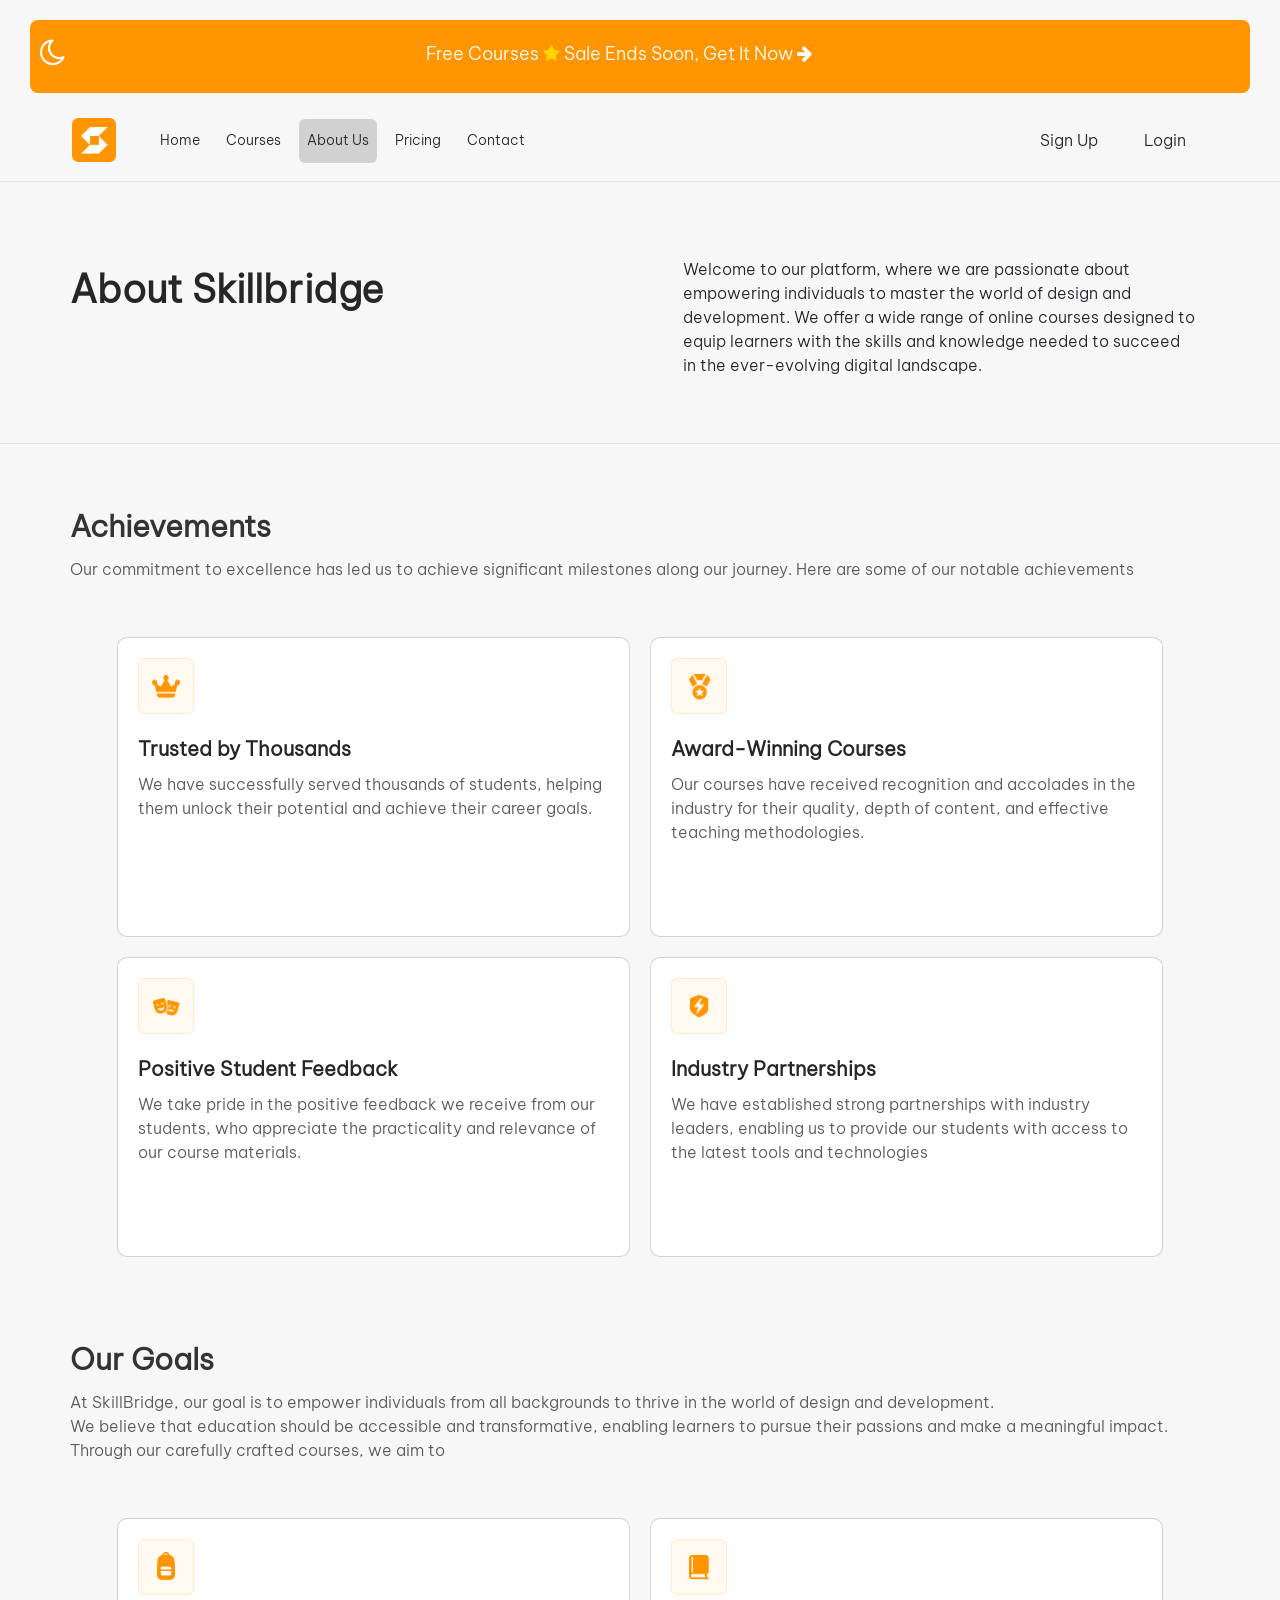
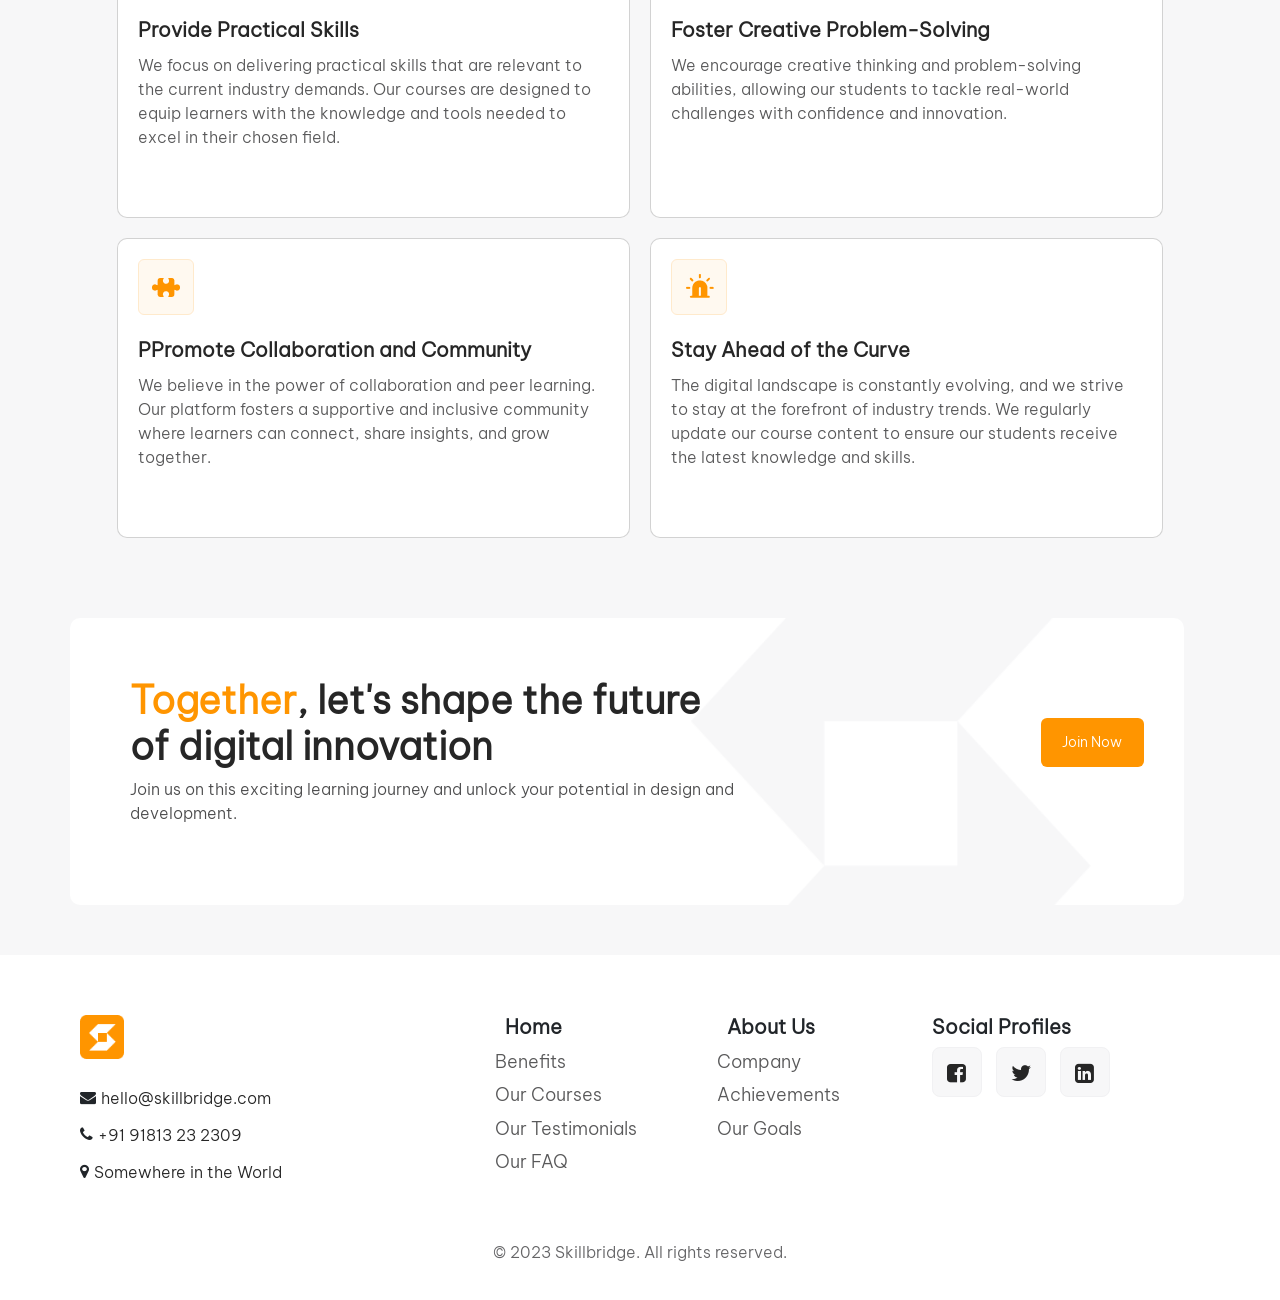
==== commit 3651c5ed: "Update about.html" ====
--- a/about.html
+++ b/about.html
@@ -16,11 +16,7 @@
 </head>
 <body>
 
-<!--load-page-->
-     <div class="fixed-secreen-home">
-            <img src="images/61fa30e18114819a29576391_online-ads.gif" alt="Student Coding" class="student-gif">
-            <p>Loading, please wait...</p>     
-    </div>
+
 <!--header-->
 
     <header>
